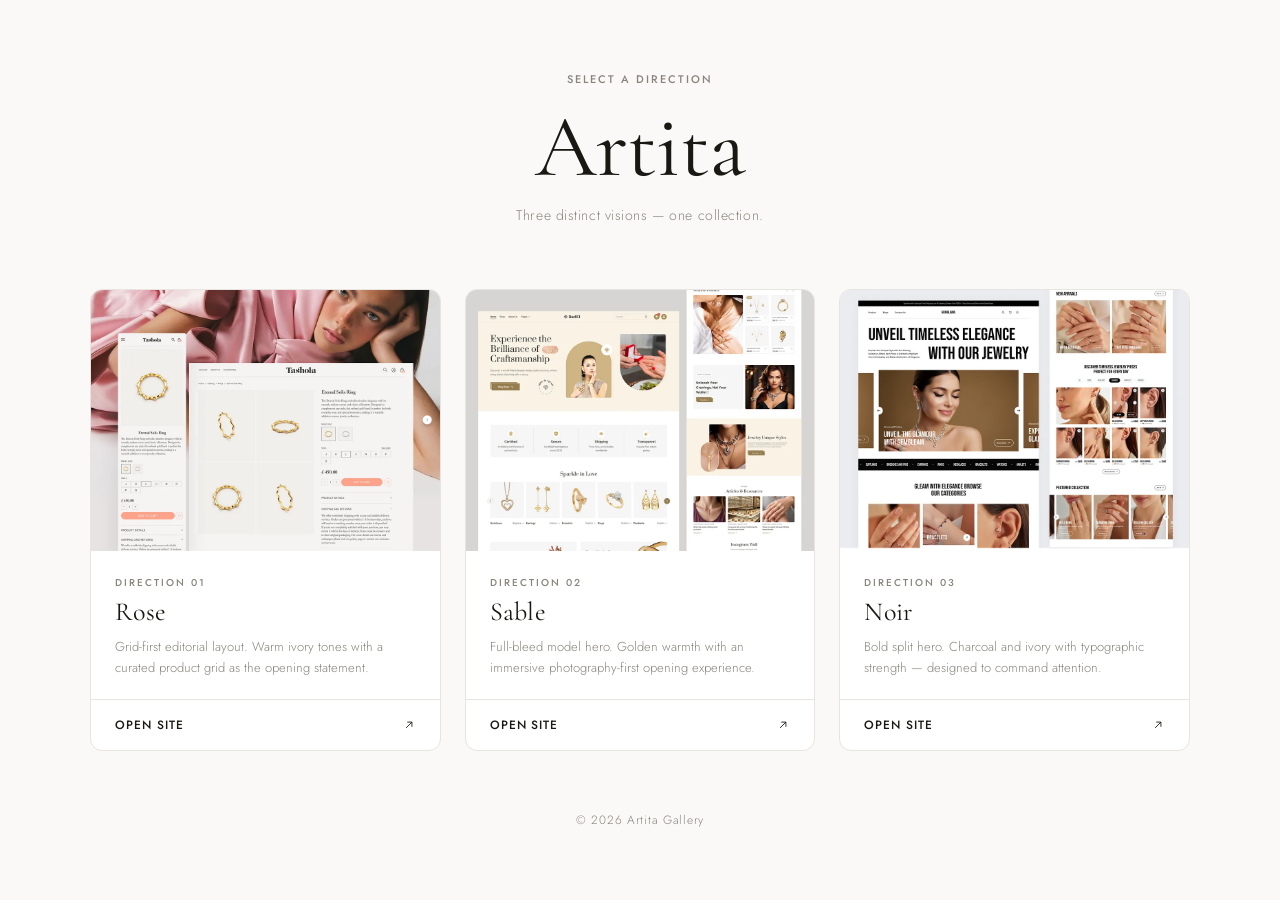
==== index.html @ a80e731f "feat: Artita Gallery — gallery index + 3 site directions (noir, rose, sable)" ====
<!DOCTYPE html>
<html lang="en">
<head>
  <meta charset="UTF-8" />
  <meta name="viewport" content="width=device-width, initial-scale=1.0" />
  <title>Artita Gallery</title>
  <link rel="preconnect" href="https://fonts.googleapis.com" />
  <link rel="preconnect" href="https://fonts.gstatic.com" crossorigin />
  <link href="https://fonts.googleapis.com/css2?family=Cormorant+Garamond:ital,wght@0,400;0,600;1,500&family=Jost:wght@300;400;500&display=swap" rel="stylesheet" />
  <style>
    *, *::before, *::after { box-sizing: border-box; margin: 0; padding: 0; }

    :root {
      --bg: #faf9f7;
      --ink: #1a1813;
      --muted: #8a857c;
      --border: #e8e4df;
      --radius: 12px;
    }

    body {
      background: var(--bg);
      color: var(--ink);
      font-family: 'Jost', sans-serif;
      font-weight: 300;
      min-height: 100vh;
      display: flex;
      flex-direction: column;
      align-items: center;
      justify-content: center;
      padding: 60px 24px;
    }

    header {
      text-align: center;
      margin-bottom: 64px;
    }

    .eyebrow {
      font-size: 11px;
      font-weight: 500;
      letter-spacing: 0.18em;
      text-transform: uppercase;
      color: var(--muted);
      margin-bottom: 16px;
    }

    h1 {
      font-family: 'Cormorant Garamond', serif;
      font-size: clamp(52px, 8vw, 88px);
      font-weight: 400;
      letter-spacing: -0.01em;
      line-height: 1;
    }

    .subtitle {
      margin-top: 14px;
      font-size: 14px;
      color: var(--muted);
      letter-spacing: 0.04em;
    }

    .grid {
      display: grid;
      grid-template-columns: repeat(3, 1fr);
      gap: 24px;
      width: 100%;
      max-width: 1100px;
    }

    .card {
      display: flex;
      flex-direction: column;
      border: 1px solid var(--border);
      border-radius: var(--radius);
      overflow: hidden;
      background: #fff;
      text-decoration: none;
      color: inherit;
      transition: transform 0.25s ease, box-shadow 0.25s ease;
    }

    .card:hover {
      transform: translateY(-4px);
      box-shadow: 0 16px 40px rgba(0,0,0,0.09);
    }

    .card-img {
      width: 100%;
      aspect-ratio: 4/3;
      overflow: hidden;
      background: #f0ede8;
    }

    .card-img img {
      width: 100%;
      height: 100%;
      object-fit: cover;
      object-position: center top;
      display: block;
      transition: transform 0.4s ease;
    }

    .card:hover .card-img img {
      transform: scale(1.03);
    }

    .card-body {
      padding: 24px 24px 20px;
      display: flex;
      flex-direction: column;
      gap: 6px;
      flex: 1;
    }

    .card-label {
      font-size: 10px;
      font-weight: 500;
      letter-spacing: 0.2em;
      text-transform: uppercase;
      color: var(--muted);
    }

    .card-title {
      font-family: 'Cormorant Garamond', serif;
      font-size: 26px;
      font-weight: 400;
      letter-spacing: 0.01em;
    }

    .card-desc {
      font-size: 13px;
      color: var(--muted);
      line-height: 1.6;
      margin-top: 4px;
    }

    .card-footer {
      padding: 16px 24px;
      border-top: 1px solid var(--border);
      display: flex;
      align-items: center;
      justify-content: space-between;
      font-size: 12px;
      font-weight: 500;
      letter-spacing: 0.08em;
      text-transform: uppercase;
      color: var(--ink);
    }

    .card-footer svg {
      width: 14px;
      height: 14px;
      stroke: var(--ink);
      fill: none;
      stroke-width: 1.5;
      transition: transform 0.2s ease;
    }

    .card:hover .card-footer svg {
      transform: translate(2px, -2px);
    }

    footer {
      margin-top: 60px;
      font-size: 12px;
      color: var(--muted);
      letter-spacing: 0.06em;
      text-align: center;
    }

    @media (max-width: 720px) {
      .grid { grid-template-columns: 1fr; max-width: 420px; }
      h1 { font-size: 52px; }
    }
  </style>
</head>
<body>

  <header>
    <div class="eyebrow">Select a direction</div>
    <h1>Artita</h1>
    <p class="subtitle">Three distinct visions — one collection.</p>
  </header>

  <div class="grid">

    <a class="card" href="./rose/" target="_blank" rel="noopener">
      <div class="card-img">
        <img src="./screenshots/rose.png" alt="Rose — Artita Gallery" />
      </div>
      <div class="card-body">
        <div class="card-label">Direction 01</div>
        <div class="card-title">Rose</div>
        <div class="card-desc">Grid-first editorial layout. Warm ivory tones with a curated product grid as the opening statement.</div>
      </div>
      <div class="card-footer">
        <span>Open site</span>
        <svg viewBox="0 0 24 24"><path d="M7 17L17 7M9 7h8v8"/></svg>
      </div>
    </a>

    <a class="card" href="./sable/" target="_blank" rel="noopener">
      <div class="card-img">
        <img src="./screenshots/sable.png" alt="Sable — Artita Gallery" />
      </div>
      <div class="card-body">
        <div class="card-label">Direction 02</div>
        <div class="card-title">Sable</div>
        <div class="card-desc">Full-bleed model hero. Golden warmth with an immersive photography-first opening experience.</div>
      </div>
      <div class="card-footer">
        <span>Open site</span>
        <svg viewBox="0 0 24 24"><path d="M7 17L17 7M9 7h8v8"/></svg>
      </div>
    </a>

    <a class="card" href="./noir/" target="_blank" rel="noopener">
      <div class="card-img">
        <img src="./screenshots/noir.png" alt="Noir — Artita Gallery" />
      </div>
      <div class="card-body">
        <div class="card-label">Direction 03</div>
        <div class="card-title">Noir</div>
        <div class="card-desc">Bold split hero. Charcoal and ivory with typographic strength — designed to command attention.</div>
      </div>
      <div class="card-footer">
        <span>Open site</span>
        <svg viewBox="0 0 24 24"><path d="M7 17L17 7M9 7h8v8"/></svg>
      </div>
    </a>

  </div>

  <footer>© 2026 Artita Gallery</footer>

</body>
</html>
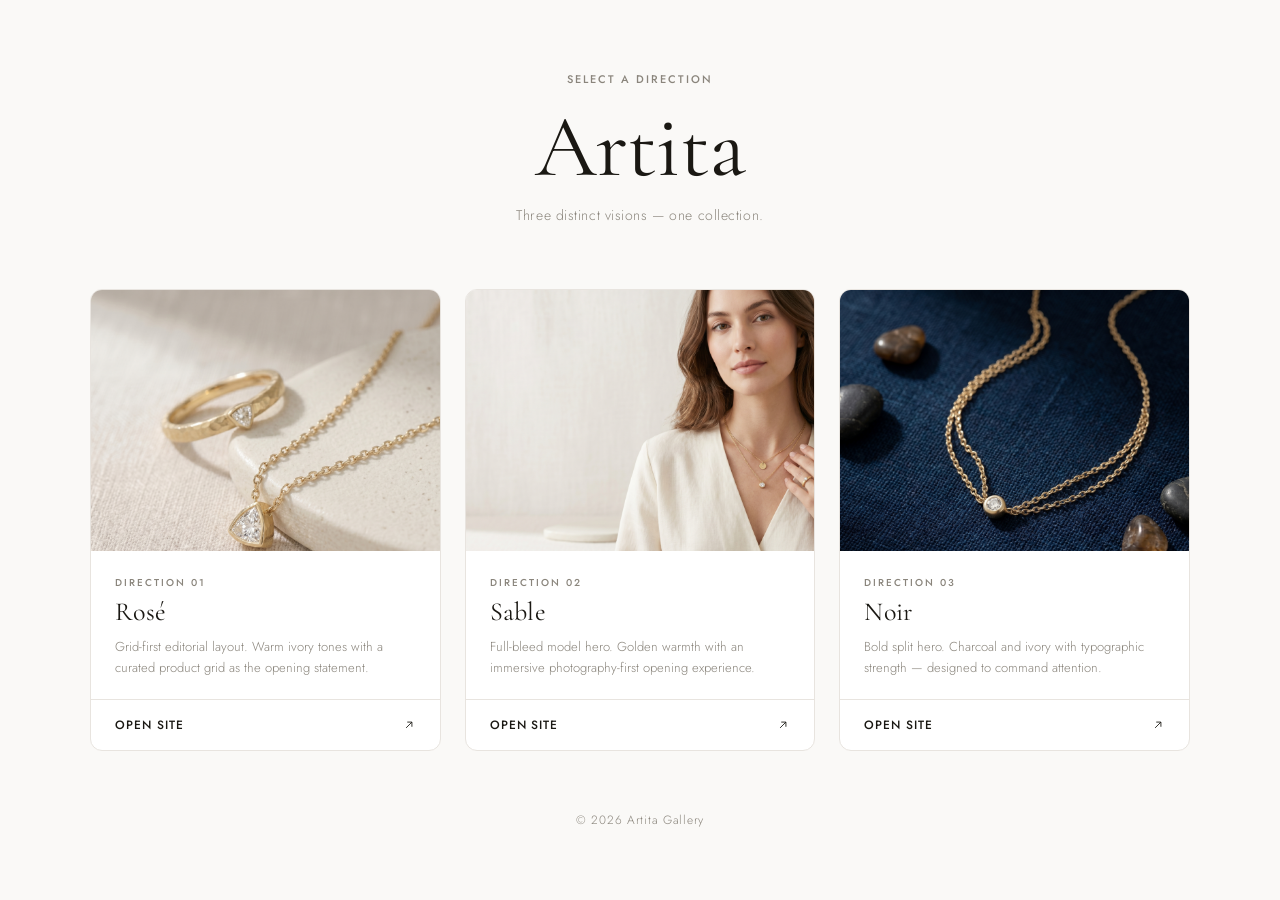
==== commit 8f9d1280: "fix: real hero images on cards, trailing slash so sub-site relative paths resolve" ====
--- a/index.html
+++ b/index.html
@@ -185,13 +185,14 @@
 
   <div class="grid">
 
-    <a class="card" href="./rose/" target="_blank" rel="noopener">
+    <!-- Rose: HeroGrid direction — trillion-set is the lead grid image -->
+    <a class="card" href="/rose/" target="_blank" rel="noopener">
       <div class="card-img">
-        <img src="./screenshots/rose.png" alt="Rose — Artita Gallery" />
+        <img src="/assets/img/trillion-set.png" alt="Rose — Artita Gallery" />
       </div>
       <div class="card-body">
         <div class="card-label">Direction 01</div>
-        <div class="card-title">Rose</div>
+        <div class="card-title">Rosé</div>
         <div class="card-desc">Grid-first editorial layout. Warm ivory tones with a curated product grid as the opening statement.</div>
       </div>
       <div class="card-footer">
@@ -200,9 +201,10 @@
       </div>
     </a>
 
-    <a class="card" href="./sable/" target="_blank" rel="noopener">
+    <!-- Sable: HeroFull direction — full-bleed model photo -->
+    <a class="card" href="/sable/" target="_blank" rel="noopener">
       <div class="card-img">
-        <img src="./screenshots/sable.png" alt="Sable — Artita Gallery" />
+        <img src="/assets/img/model-layered.png" alt="Sable — Artita Gallery" />
       </div>
       <div class="card-body">
         <div class="card-label">Direction 02</div>
@@ -215,9 +217,10 @@
       </div>
     </a>
 
-    <a class="card" href="./noir/" target="_blank" rel="noopener">
+    <!-- Noir: HeroSplit direction — necklace on navy linen -->
+    <a class="card" href="/noir/" target="_blank" rel="noopener">
       <div class="card-img">
-        <img src="./screenshots/noir.png" alt="Noir — Artita Gallery" />
+        <img src="/assets/img/necklace-navy.png" alt="Noir — Artita Gallery" />
       </div>
       <div class="card-body">
         <div class="card-label">Direction 03</div>
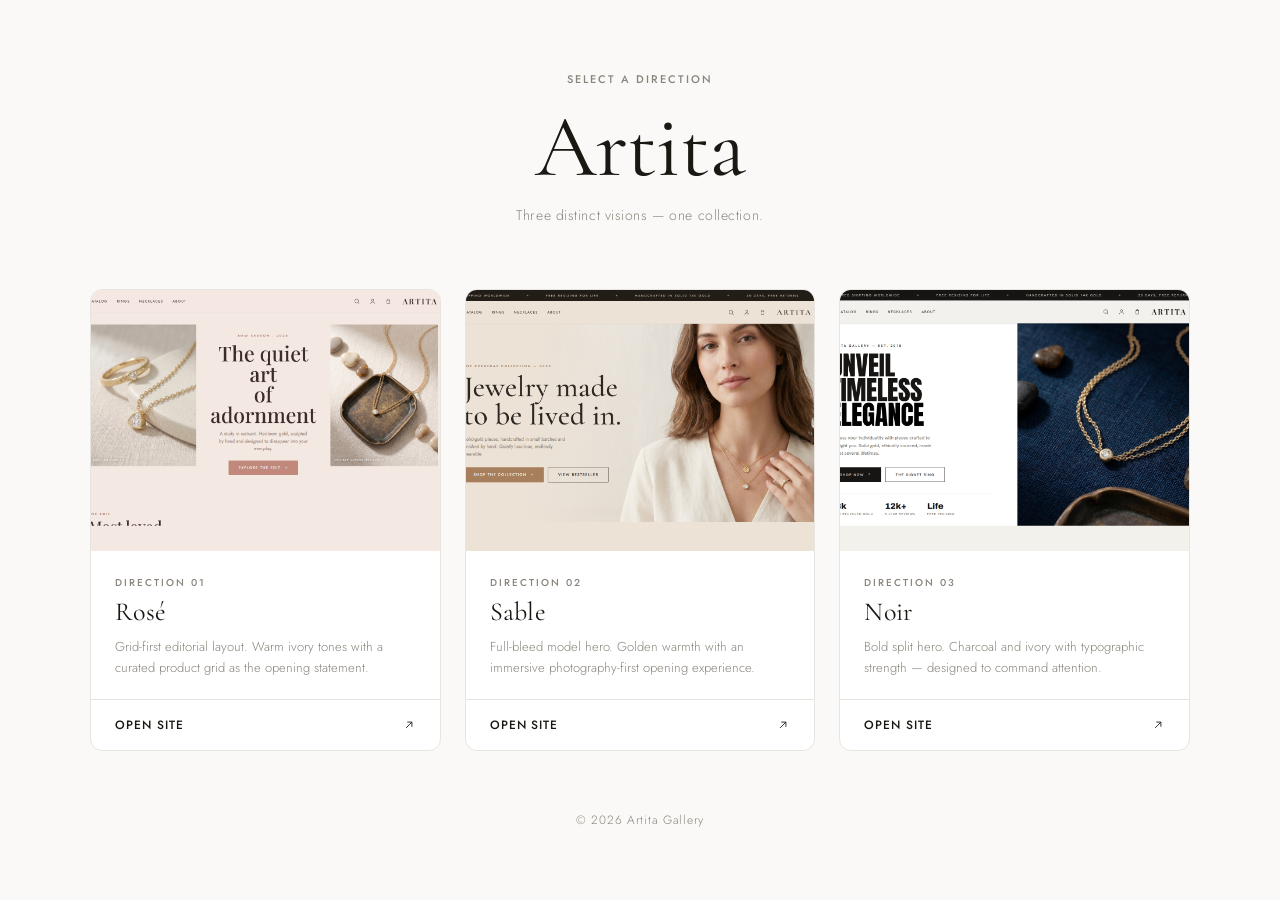
==== commit 52221a73: "feat: real hero screenshots via headless Chrome" ====
--- a/index.html
+++ b/index.html
@@ -185,10 +185,9 @@
 
   <div class="grid">
 
-    <!-- Rose: HeroGrid direction — trillion-set is the lead grid image -->
     <a class="card" href="/rose/" target="_blank" rel="noopener">
       <div class="card-img">
-        <img src="/assets/img/trillion-set.png" alt="Rose — Artita Gallery" />
+        <img src="/screenshots/rose.png" alt="Rose — Artita Gallery" />
       </div>
       <div class="card-body">
         <div class="card-label">Direction 01</div>
@@ -201,10 +200,9 @@
       </div>
     </a>
 
-    <!-- Sable: HeroFull direction — full-bleed model photo -->
     <a class="card" href="/sable/" target="_blank" rel="noopener">
       <div class="card-img">
-        <img src="/assets/img/model-layered.png" alt="Sable — Artita Gallery" />
+        <img src="/screenshots/sable.png" alt="Sable — Artita Gallery" />
       </div>
       <div class="card-body">
         <div class="card-label">Direction 02</div>
@@ -217,10 +215,9 @@
       </div>
     </a>
 
-    <!-- Noir: HeroSplit direction — necklace on navy linen -->
     <a class="card" href="/noir/" target="_blank" rel="noopener">
       <div class="card-img">
-        <img src="/assets/img/necklace-navy.png" alt="Noir — Artita Gallery" />
+        <img src="/screenshots/noir.png" alt="Noir — Artita Gallery" />
       </div>
       <div class="card-body">
         <div class="card-label">Direction 03</div>
